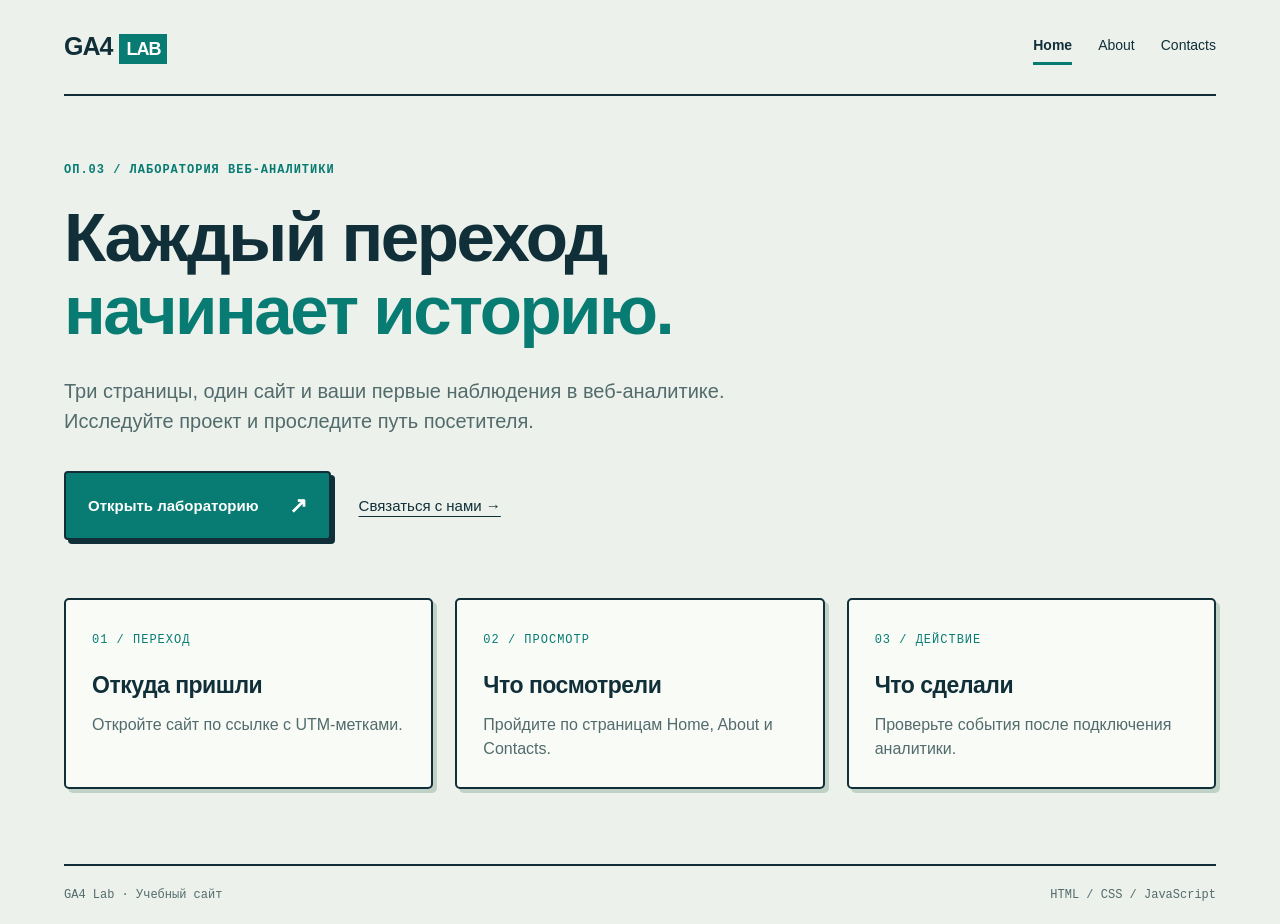
==== index.html @ 8148c812 "Initial commit" ====
<!doctype html>
<html lang="ru">
<head>
  <!-- На занятии вставьте Google Tag сразу после открывающего head. -->
  <meta charset="utf-8">
  <meta name="viewport" content="width=device-width, initial-scale=1">
  <meta name="description" content="Учебная лаборатория веб-аналитики: страницы, переходы и события.">
  <title>Home — GA4 Lab</title>
  <link rel="stylesheet" href="css/style.css">
  <script src="js/script.js" defer></script>
</head>
<body>
  <header><a class="brand" href="index.html">GA4<span>LAB</span></a><nav aria-label="Основная навигация"><a href="index.html" aria-current="page">Home</a><a href="about.html">About</a><a href="contacts.html">Contacts</a></nav></header>
  <main><p class="eyebrow">ОП.03 / ЛАБОРАТОРИЯ ВЕБ-АНАЛИТИКИ</p><h1>Каждый переход<br><em>начинает историю.</em></h1><p class="lead">Три страницы, один сайт и ваши первые наблюдения в веб-аналитике. Исследуйте проект и проследите путь посетителя.</p>
<div class="actions"><a class="button" href="about.html">Открыть лабораторию <span>↗</span></a><a class="secondary" href="contacts.html">Связаться с нами →</a></div>
<section class="cards" aria-label="Что можно изучить"><article><small>01 / ПЕРЕХОД</small><h2>Откуда пришли</h2><p>Откройте сайт по ссылке с UTM-метками.</p></article><article><small>02 / ПРОСМОТР</small><h2>Что посмотрели</h2><p>Пройдите по страницам Home, About и Contacts.</p></article><article><small>03 / ДЕЙСТВИЕ</small><h2>Что сделали</h2><p>Проверьте события после подключения аналитики.</p></article></section></main>
  <footer><span>GA4 Lab · Учебный сайт</span><span>HTML / CSS / JavaScript</span></footer>
</body>
</html>
---- css/style.css ----
:root{--ink:#102f39;--paper:#edf1eb;--accent:#087c73;--line:#b9ccc1;--muted:#526b6c}*{box-sizing:border-box}body{margin:0;background:var(--paper);color:var(--ink);font-family:Arial,Helvetica,sans-serif;line-height:1.5}a{color:inherit}header,main,footer{width:min(1160px,90%);margin:auto}header{display:flex;align-items:center;justify-content:space-between;padding:28px 0;border-bottom:2px solid var(--ink)}.brand{font-size:25px;font-weight:900;text-decoration:none;letter-spacing:-1px}.brand span{background:var(--accent);color:white;padding:5px 7px;margin-left:7px;font-size:18px}nav{display:flex;gap:26px}nav a{text-decoration:none;font-size:14px;padding:6px 0}nav a[aria-current]{border-bottom:3px solid var(--accent);font-weight:bold}main{padding:65px 0 75px;min-height:calc(100vh - 185px)}.eyebrow,small,.tag{font-family:monospace;font-size:12px;letter-spacing:1px}.eyebrow{color:var(--accent);font-weight:bold;margin:0 0 22px}h1{font-size:clamp(38px,5.4vw,72px);line-height:1.07;letter-spacing:-2.5px;margin:0 0 28px;font-weight:800}h1 em{font-style:normal;color:var(--accent)}.lead{font-size:20px;max-width:710px;color:var(--muted);margin-bottom:30px}.actions{display:flex;gap:28px;align-items:center;margin:35px 0}.button{display:inline-flex;justify-content:space-between;gap:30px;align-items:center;background:var(--accent);color:white;border:2px solid var(--ink);padding:16px 22px;border-radius:4px;text-decoration:none;font-size:15px;font-weight:bold;box-shadow:4px 4px 0 var(--ink);cursor:pointer}.button:hover{background:#075f59;transform:translateY(-2px)}.button span{font-size:22px}.secondary{text-underline-offset:5px;font-size:15px}.cards{display:grid;grid-template-columns:repeat(3,1fr);gap:22px;margin-top:58px}.cards article{padding:26px;background:#f9fbf7;border:2px solid var(--ink);border-radius:5px;box-shadow:4px 4px 0 #c0d2c6}.cards small{color:var(--accent)}h2{font-size:23px;letter-spacing:-.5px;margin:18px 0 10px}article p,aside p{color:var(--muted);margin:0}.steps{max-width:800px;margin:35px 0}.steps article{display:flex;gap:28px;padding:22px 0;border-bottom:1px solid var(--line)}.steps article>b{font:30px monospace;color:var(--accent)}.steps h2{margin:0 0 8px}.contact-grid{display:grid;grid-template-columns:1.1fr 1fr;gap:55px;margin-top:35px}form{background:white;border:2px solid var(--ink);border-radius:5px;padding:28px}label{display:block;font-weight:bold;font-size:14px;margin-bottom:8px}input,select{width:100%;padding:13px;font:16px Arial;border:1px solid var(--line);border-radius:3px;background:#f9fbf7;margin-bottom:22px}form small{display:block;color:var(--muted);letter-spacing:0;line-height:1.6}#form-status{color:var(--accent);font-weight:bold}aside{padding:25px 0}.tag{color:var(--accent)}aside h2{font-size:34px;line-height:1.3}aside p{margin-bottom:25px}footer{border-top:2px solid var(--ink);padding:22px 0;display:flex;justify-content:space-between;font:12px monospace;color:var(--muted)}:focus-visible{outline:3px solid #df9509;outline-offset:5px}@media(max-width:700px){header{padding:22px 0}nav{gap:14px}nav a{font-size:12px}main{padding:38px 0}h1{letter-spacing:-1.5px}.lead{font-size:17px}.cards,.contact-grid{grid-template-columns:1fr;gap:20px}.cards{margin-top:38px}.actions{align-items:flex-start;flex-direction:column;gap:22px}footer{gap:12px;flex-wrap:wrap}.contact-grid{gap:10px}}@media(prefers-reduced-motion:no-preference){main{animation:appear .45s ease}.button{transition:background .15s,transform .15s}@keyframes appear{from{opacity:0;transform:translateY(12px)}to{opacity:1;transform:none}}}
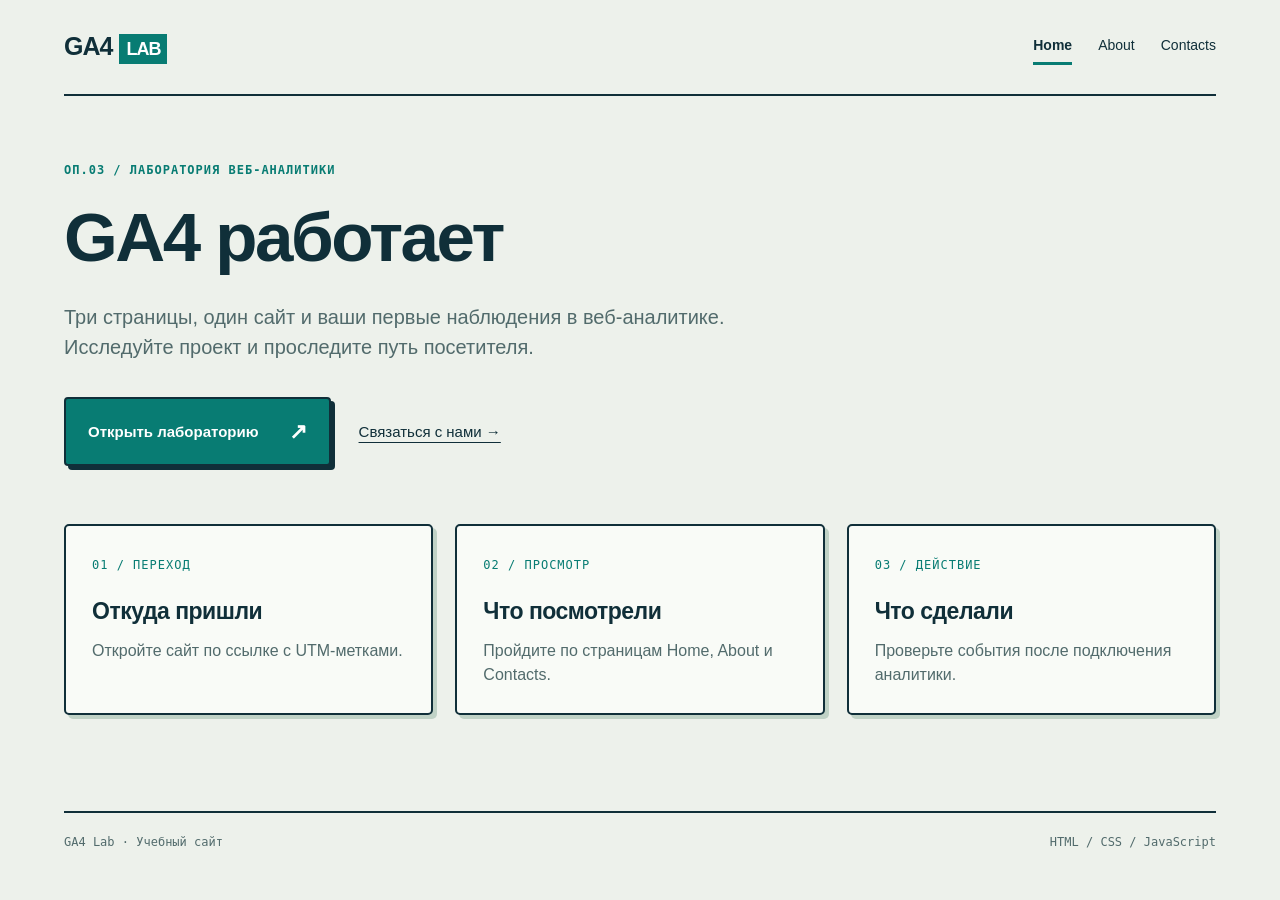
==== commit 12db2950: "замена заголовка" ====
--- a/index.html
+++ b/index.html
@@ -1,8 +1,15 @@
 <!doctype html>
 <html lang="ru">
 <head>
-  <!-- На занятии вставьте Google Tag сразу после открывающего head. -->
-  <meta charset="utf-8">
+<!-- Google tag (gtag.js) -->
+<script async src="https://www.googletagmanager.com/gtag/js?id=G-0DJ198TV26"></script>
+<script>
+  window.dataLayer = window.dataLayer || [];
+  function gtag(){dataLayer.push(arguments);}
+  gtag('js', new Date());
+
+  gtag('config', 'G-0DJ198TV26');
+</script>  <meta charset="utf-8">
   <meta name="viewport" content="width=device-width, initial-scale=1">
   <meta name="description" content="Учебная лаборатория веб-аналитики: страницы, переходы и события.">
   <title>Home — GA4 Lab</title>
@@ -11,7 +18,8 @@
 </head>
 <body>
   <header><a class="brand" href="index.html">GA4<span>LAB</span></a><nav aria-label="Основная навигация"><a href="index.html" aria-current="page">Home</a><a href="about.html">About</a><a href="contacts.html">Contacts</a></nav></header>
-  <main><p class="eyebrow">ОП.03 / ЛАБОРАТОРИЯ ВЕБ-АНАЛИТИКИ</p><h1>Каждый переход<br><em>начинает историю.</em></h1><p class="lead">Три страницы, один сайт и ваши первые наблюдения в веб-аналитике. Исследуйте проект и проследите путь посетителя.</p>
+  <main><p class="eyebrow">ОП.03 / ЛАБОРАТОРИЯ ВЕБ-АНАЛИТИКИ</p><h1>GA4 работает</h1>
+</h1><p class="lead">Три страницы, один сайт и ваши первые наблюдения в веб-аналитике. Исследуйте проект и проследите путь посетителя.</p>
 <div class="actions"><a class="button" href="about.html">Открыть лабораторию <span>↗</span></a><a class="secondary" href="contacts.html">Связаться с нами →</a></div>
 <section class="cards" aria-label="Что можно изучить"><article><small>01 / ПЕРЕХОД</small><h2>Откуда пришли</h2><p>Откройте сайт по ссылке с UTM-метками.</p></article><article><small>02 / ПРОСМОТР</small><h2>Что посмотрели</h2><p>Пройдите по страницам Home, About и Contacts.</p></article><article><small>03 / ДЕЙСТВИЕ</small><h2>Что сделали</h2><p>Проверьте события после подключения аналитики.</p></article></section></main>
   <footer><span>GA4 Lab · Учебный сайт</span><span>HTML / CSS / JavaScript</span></footer>
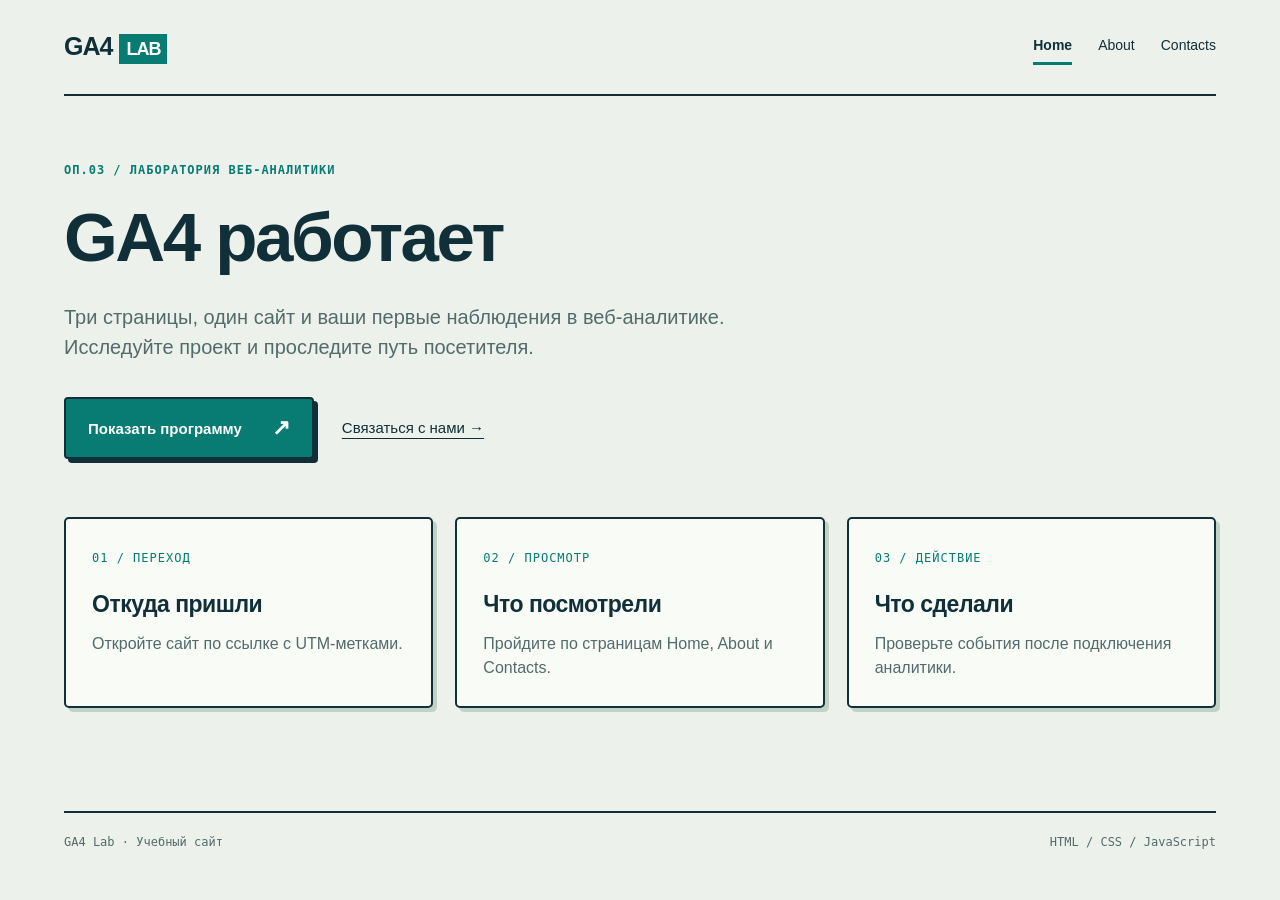
==== commit da168024: "Add GA4 DebugView event lab" ====
--- a/index.html
+++ b/index.html
@@ -8,19 +8,24 @@
   function gtag(){dataLayer.push(arguments);}
   gtag('js', new Date());
 
-  gtag('config', 'G-0DJ198TV26');
+  gtag('config', 'G-0DJ198TV26', {
+    debug_mode: new URLSearchParams(location.search).get('debug_mode') === 'true'
+  });
 </script>  <meta charset="utf-8">
   <meta name="viewport" content="width=device-width, initial-scale=1">
   <meta name="description" content="Учебная лаборатория веб-аналитики: страницы, переходы и события.">
   <title>Home — GA4 Lab</title>
   <link rel="stylesheet" href="css/style.css">
+  <link rel="stylesheet" href="css/events.css">
+  <script src="js/metrics.js" defer></script>
   <script src="js/script.js" defer></script>
 </head>
 <body>
   <header><a class="brand" href="index.html">GA4<span>LAB</span></a><nav aria-label="Основная навигация"><a href="index.html" aria-current="page">Home</a><a href="about.html">About</a><a href="contacts.html">Contacts</a></nav></header>
   <main><p class="eyebrow">ОП.03 / ЛАБОРАТОРИЯ ВЕБ-АНАЛИТИКИ</p><h1>GA4 работает</h1>
-</h1><p class="lead">Три страницы, один сайт и ваши первые наблюдения в веб-аналитике. Исследуйте проект и проследите путь посетителя.</p>
-<div class="actions"><a class="button" href="about.html">Открыть лабораторию <span>↗</span></a><a class="secondary" href="contacts.html">Связаться с нами →</a></div>
+<p class="lead">Три страницы, один сайт и ваши первые наблюдения в веб-аналитике. Исследуйте проект и проследите путь посетителя.</p>
+<div class="actions"><button class="button" id="program-cta" type="button">Показать программу <span>↗</span></button><a class="secondary" href="contacts.html">Связаться с нами →</a></div>
+<section id="program-preview" class="program-preview" hidden><h2>Программа лаборатории</h2><p>Откройте страницы, запустите события, проверьте параметры в DebugView и сравните их с обычным отчётом Events.</p><a href="about.html">Перейти к инструкции →</a></section>
 <section class="cards" aria-label="Что можно изучить"><article><small>01 / ПЕРЕХОД</small><h2>Откуда пришли</h2><p>Откройте сайт по ссылке с UTM-метками.</p></article><article><small>02 / ПРОСМОТР</small><h2>Что посмотрели</h2><p>Пройдите по страницам Home, About и Contacts.</p></article><article><small>03 / ДЕЙСТВИЕ</small><h2>Что сделали</h2><p>Проверьте события после подключения аналитики.</p></article></section></main>
   <footer><span>GA4 Lab · Учебный сайт</span><span>HTML / CSS / JavaScript</span></footer>
 </body>
--- a/css/style.css
+++ b/css/style.css
@@ -1,2 +1,2 @@
-:root{--ink:#102f39;--paper:#edf1eb;--accent:#087c73;--line:#b9ccc1;--muted:#526b6c}*{box-sizing:border-box}body{margin:0;background:var(--paper);color:var(--ink);font-family:Arial,Helvetica,sans-serif;line-height:1.5}a{color:inherit}header,main,footer{width:min(1160px,90%);margin:auto}header{display:flex;align-items:center;justify-content:space-between;padding:28px 0;border-bottom:2px solid var(--ink)}.brand{font-size:25px;font-weight:900;text-decoration:none;letter-spacing:-1px}.brand span{background:var(--accent);color:white;padding:5px 7px;margin-left:7px;font-size:18px}nav{display:flex;gap:26px}nav a{text-decoration:none;font-size:14px;padding:6px 0}nav a[aria-current]{border-bottom:3px solid var(--accent);font-weight:bold}main{padding:65px 0 75px;min-height:calc(100vh - 185px)}.eyebrow,small,.tag{font-family:monospace;font-size:12px;letter-spacing:1px}.eyebrow{color:var(--accent);font-weight:bold;margin:0 0 22px}h1{font-size:clamp(38px,5.4vw,72px);line-height:1.07;letter-spacing:-2.5px;margin:0 0 28px;font-weight:800}h1 em{font-style:normal;color:var(--accent)}.lead{font-size:20px;max-width:710px;color:var(--muted);margin-bottom:30px}.actions{display:flex;gap:28px;align-items:center;margin:35px 0}.button{display:inline-flex;justify-content:space-between;gap:30px;align-items:center;background:var(--accent);color:white;border:2px solid var(--ink);padding:16px 22px;border-radius:4px;text-decoration:none;font-size:15px;font-weight:bold;box-shadow:4px 4px 0 var(--ink);cursor:pointer}.button:hover{background:#075f59;transform:translateY(-2px)}.button span{font-size:22px}.secondary{text-underline-offset:5px;font-size:15px}.cards{display:grid;grid-template-columns:repeat(3,1fr);gap:22px;margin-top:58px}.cards article{padding:26px;background:#f9fbf7;border:2px solid var(--ink);border-radius:5px;box-shadow:4px 4px 0 #c0d2c6}.cards small{color:var(--accent)}h2{font-size:23px;letter-spacing:-.5px;margin:18px 0 10px}article p,aside p{color:var(--muted);margin:0}.steps{max-width:800px;margin:35px 0}.steps article{display:flex;gap:28px;padding:22px 0;border-bottom:1px solid var(--line)}.steps article>b{font:30px monospace;color:var(--accent)}.steps h2{margin:0 0 8px}.contact-grid{display:grid;grid-template-columns:1.1fr 1fr;gap:55px;margin-top:35px}form{background:white;border:2px solid var(--ink);border-radius:5px;padding:28px}label{display:block;font-weight:bold;font-size:14px;margin-bottom:8px}input,select{width:100%;padding:13px;font:16px Arial;border:1px solid var(--line);border-radius:3px;background:#f9fbf7;margin-bottom:22px}form small{display:block;color:var(--muted);letter-spacing:0;line-height:1.6}#form-status{color:var(--accent);font-weight:bold}aside{padding:25px 0}.tag{color:var(--accent)}aside h2{font-size:34px;line-height:1.3}aside p{margin-bottom:25px}footer{border-top:2px solid var(--ink);padding:22px 0;display:flex;justify-content:space-between;font:12px monospace;color:var(--muted)}:focus-visible{outline:3px solid #df9509;outline-offset:5px}@media(max-width:700px){header{padding:22px 0}nav{gap:14px}nav a{font-size:12px}main{padding:38px 0}h1{letter-spacing:-1.5px}.lead{font-size:17px}.cards,.contact-grid{grid-template-columns:1fr;gap:20px}.cards{margin-top:38px}.actions{align-items:flex-start;flex-direction:column;gap:22px}footer{gap:12px;flex-wrap:wrap}.contact-grid{gap:10px}}@media(prefers-reduced-motion:no-preference){main{animation:appear .45s ease}.button{transition:background .15s,transform .15s}@keyframes appear{from{opacity:0;transform:translateY(12px)}to{opacity:1;transform:none}}}
+:root{--ink:#102f39;--paper:#edf1eb;--accent:#087c73;--line:#b9ccc1;--muted:#526b6c}*{box-sizing:border-box}body{margin:0;background:var(--paper);color:var(--ink);font-family:Arial,Helvetica,sans-serif;line-height:1.5}a{color:inherit}header,main,footer{width:min(1160px,90%);margin:auto}header{display:flex;align-items:center;justify-content:space-between;padding:28px 0;border-bottom:2px solid var(--ink)}.brand{font-size:25px;font-weight:900;text-decoration:none;letter-spacing:-1px}.brand span{background:var(--accent);color:white;padding:5px 7px;margin-left:7px;font-size:18px}nav{display:flex;gap:26px}nav a{text-decoration:none;font-size:14px;padding:6px 0}nav a[aria-current]{border-bottom:3px solid var(--accent);font-weight:bold}main{padding:65px 0 75px;min-height:calc(100vh - 185px)}.eyebrow,small,.tag{font-family:monospace;font-size:12px;letter-spacing:1px}.eyebrow{color:var(--accent);font-weight:bold;margin:0 0 22px}h1{font-size:clamp(38px,5.4vw,72px);line-height:1.07;letter-spacing:-2.5px;margin:0 0 28px;font-weight:800}h1 em{font-style:normal;color:var(--accent)}.lead{font-size:20px;max-width:710px;color:var(--muted);margin-bottom:30px}.actions{display:flex;gap:28px;align-items:center;margin:35px 0}.button{display:inline-flex;justify-content:space-between;gap:30px;align-items:center;background:var(--accent);color:white;border:2px solid var(--ink);padding:16px 22px;border-radius:4px;text-decoration:none;font-size:15px;font-weight:bold;box-shadow:4px 4px 0 var(--ink);cursor:pointer}.button:hover{background:#075f59;transform:translateY(-2px)}.button span{font-size:22px}.secondary{text-underline-offset:5px;font-size:15px}.cards{display:grid;grid-template-columns:repeat(3,1fr);gap:22px;margin-top:58px}.cards article{padding:26px;background:#f9fbf7;border:2px solid var(--ink);border-radius:5px;box-shadow:4px 4px 0 #c0d2c6}.cards small{color:var(--accent)}h2{font-size:23px;letter-spacing:-.5px;margin:18px 0 10px}article p,aside p{color:var(--muted);margin:0}.steps{max-width:800px;margin:35px 0}.steps article{display:flex;gap:28px;padding:22px 0;border-bottom:1px solid var(--line)}.steps article>b{font:30px monospace;color:var(--accent)}.steps h2{margin:0 0 8px}.contact-grid{display:grid;grid-template-columns:1.1fr 1fr;gap:55px;margin-top:35px}form{background:white;border:2px solid var(--ink);border-radius:5px;padding:28px}label{display:block;font-weight:bold;font-size:14px;margin-bottom:8px}input,select{width:100%;padding:13px;font:16px Arial;border:1px solid var(--line);border-radius:3px;background:#f9fbf7;margin-bottom:22px}form small{display:block;color:var(--muted);letter-spacing:0;line-height:1.6}.form-actions{display:flex;flex-wrap:wrap;gap:18px;align-items:center;margin:4px 0 18px}.form-actions .button{margin:0}button.secondary{background:none;border:0;padding:0;cursor:pointer;color:inherit;text-underline-offset:5px;font-size:15px;text-decoration:underline}#form-status{color:var(--accent);font-weight:bold}aside{padding:25px 0}.tag{color:var(--accent)}aside h2{font-size:34px;line-height:1.3}aside p{margin-bottom:25px}footer{border-top:2px solid var(--ink);padding:22px 0;display:flex;justify-content:space-between;font:12px monospace;color:var(--muted)}:focus-visible{outline:3px solid #df9509;outline-offset:5px}@media(max-width:700px){header{padding:22px 0}nav{gap:14px}nav a{font-size:12px}main{padding:38px 0}h1{letter-spacing:-1.5px}.lead{font-size:17px}.cards,.contact-grid{grid-template-columns:1fr;gap:20px}.cards{margin-top:38px}.actions{align-items:flex-start;flex-direction:column;gap:22px}footer{gap:12px;flex-wrap:wrap}.contact-grid{gap:10px}}@media(prefers-reduced-motion:no-preference){main{animation:appear .45s ease}.button{transition:background .15s,transform .15s}@keyframes appear{from{opacity:0;transform:translateY(12px)}to{opacity:1;transform:none}}}
 
--- a/css/events.css
+++ b/css/events.css
@@ -0,0 +1,10 @@
+.program-preview {
+  max-width: 760px;
+  padding: 22px 26px;
+  background: #f9fbf7;
+  border-left: 5px solid #087c73;
+}
+
+.program-preview h2 {
+  margin-top: 0;
+}
